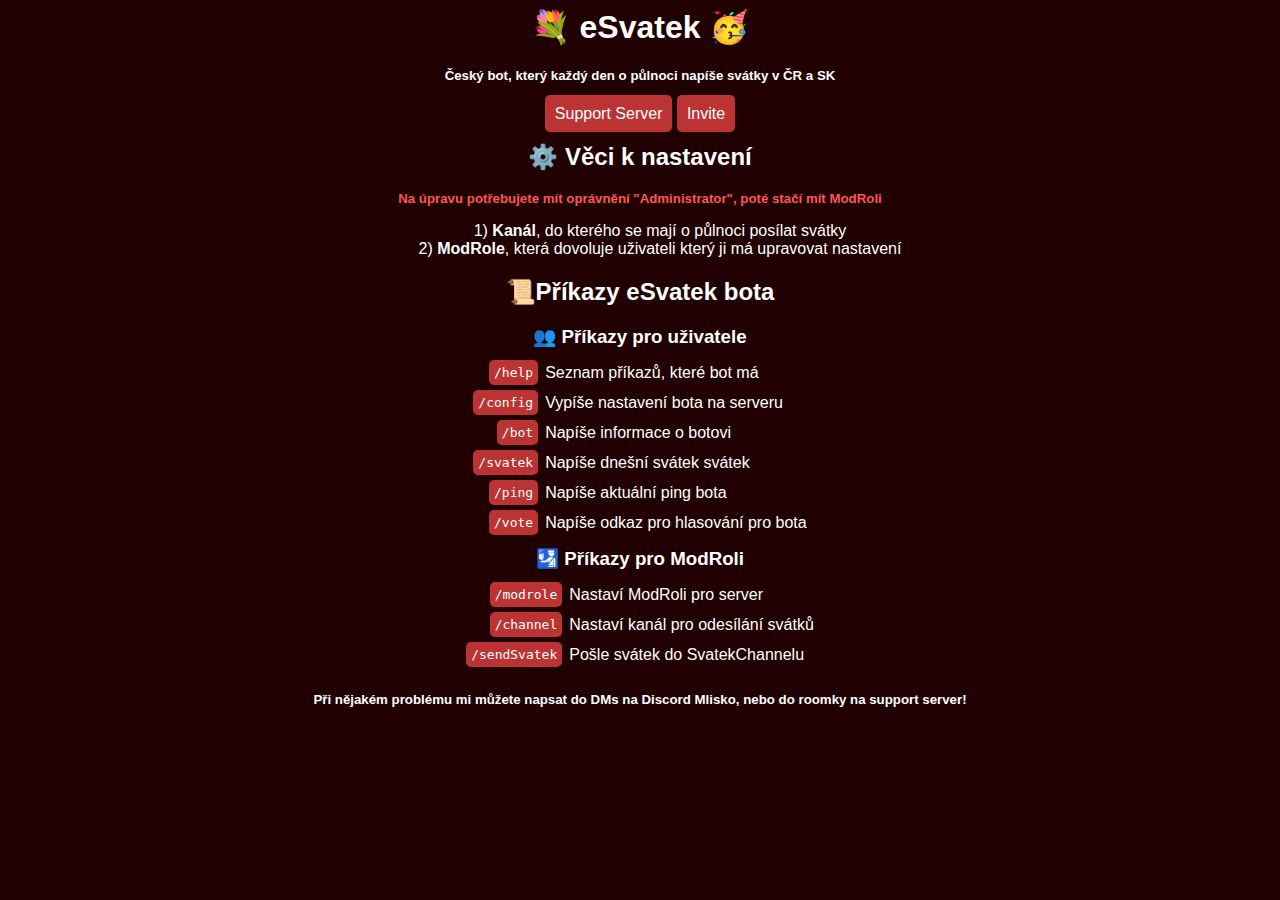
==== index.html @ 6eb4983b "Create index.html" ====
<html>
<style>
    body {
        background-color: #200000;
        font-family: Arial, sans-serif;
        color: white;
    }

    h1,
    h2,
    h3,
    h4,
    h5 {
        text-align: center;
    }

    h2,
    h3 {
        font-weight: bold;
    }

    .tlacitko {
        background-color: #B33;
        transition: background-color 0.7s ease;
        padding: 10px;
        border-radius: 5px;
    }

    .tlacitko:hover {
        background-color: #911;
    }

    #tlacitka a {
        text-decoration: none;
        color: white;
    }

    #tlacitka {
        text-align: center;
    }

    .nastaveni {
        counter-reset: item;
        list-style-type: none;
    }

    .nastaveni li {
        text-align: center;
    }

    .nastaveni li:before {
        content: counter(item)") ";
        counter-increment: item;
    }

    #nastaveniveci {
        color: #F55;
        margin: 0;
    }

    .oddeleniPrikazu {
        margin: 10px
    }

    .prikazy {
        background-color: #B33;
        transition: background-color 0.7s ease;
        padding: 5px;
        border-radius: 5px;
        line-height: 28px;
        margin-right: 5px;
    }

    .prikazy:hover {
        background-color: #911;
    }

    .prikazyTabulka {
        border-collapse: collapse;
        margin: 0 auto;
    }

    .pravo {
        text-align: right;
    }
</style>

<body>
    <h1 id="nadpis">💐 eSvatek 🥳</h1>
    <h5 id="podnadpis">Český bot, který každý den o půlnoci napíše svátky v ČR a SK</h4>
        <div id="tlacitka">
            <a href="https://discord.com/invite/52hnjet"><span class="tlacitko">Support Server</span></a>
            <a
                href="https://discord.com/oauth2/authorize?client_id=802294219720359948&permissions=412585806929&scope=bot%20applications.commands"><span
                    class="tlacitko">Invite</span></a>
        </div>
        <h2>⚙️ Věci k nastavení</h2>
        <h5 id="nastaveniveci">Na úpravu potřebujete mít oprávnění "Administrator", poté stačí mít ModRoli</h5>
        <ol class="nastaveni">
            <li><strong>Kanál</strong>, do kterého se mají o půlnoci posílat svátky</li>
            <li><strong>ModRole</strong>, která dovoluje uživateli který ji má upravovat nastavení</li>
        </ol>

        <h2>📜Příkazy eSvatek bota</h2>
        <h3 class="oddeleniPrikazu">👥 Příkazy pro uživatele</h3>

        <table class="prikazyTabulka">
            <tr>
                <td class="pravo"><code class="prikazy">/help</code></td>
                <td>Seznam příkazů, které bot má</td>
            </tr>
            <tr>
                <td class="pravo"><code class="prikazy">/config</code></td>
                <td>Vypíše nastavení bota na serveru</td>
            </tr>
            <tr>
                <td class="pravo"><code class="prikazy">/bot</code></td>
                <td>Napíše informace o botovi</td>
            </tr>
            <tr>
                <td class="pravo"><code class="prikazy">/svatek</code></td>
                <td>Napíše dnešní svátek svátek</td>
            </tr>
            <tr>
                <td class="pravo"><code class="prikazy">/ping</code></td>
                <td>Napíše aktuální ping bota</td>
            </tr>
            <tr>
                <td class="pravo"><code class="prikazy">/vote</code></td>
                <td>Napíše odkaz pro hlasování pro bota</td>
            </tr>
        </table>

        <h3 class="oddeleniPrikazu">🛂 Příkazy pro ModRoli</h3>
        <table class="prikazyTabulka">
            <tr>
                <td class="pravo"><code class="prikazy">/modrole</code></td>
                <td>Nastaví ModRoli pro server</td>
            </tr>
            <tr>
                <td class="pravo"><code class="prikazy">/channel</code></td>
                <td>Nastaví kanál pro odesílání svátků</td>
            </tr>
            <tr>
                <td class="pravo"><code class="prikazy">/sendSvatek</code></td>
                <td>Pošle svátek do SvatekChannelu</td>
            </tr>
        </table>

        <h5>Při nějakém problému mi můžete napsat do DMs na Discord <span class="zvyrazneni">Mlisko</span>, nebo do roomky na support server!</h5>

</body>

</html>
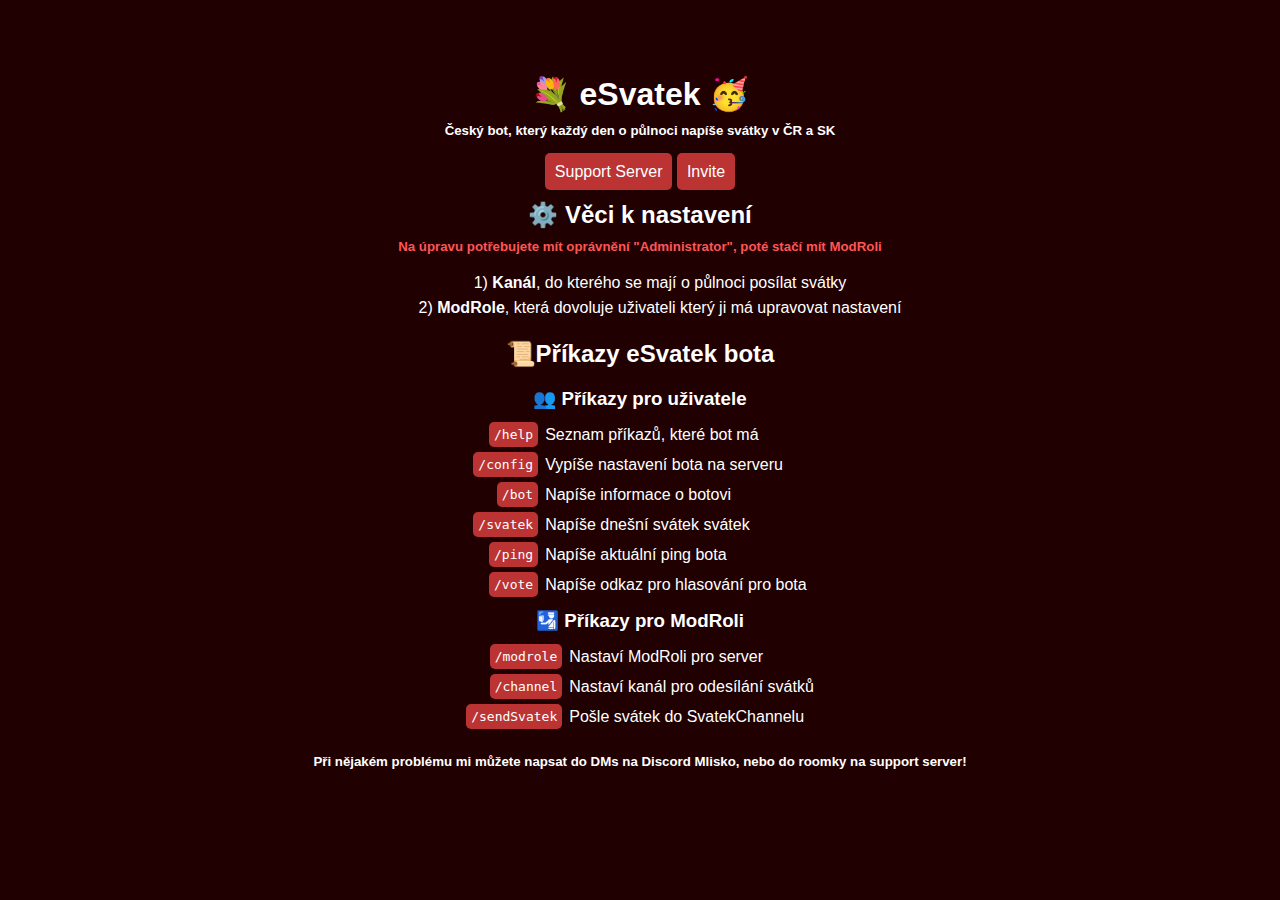
==== commit 5ae40754: "Add files via upload" ====
--- a/index.html
+++ b/index.html
@@ -1,154 +1,70 @@
-<html>
-<style>
-    body {
-        background-color: #200000;
-        font-family: Arial, sans-serif;
-        color: white;
-    }
-
-    h1,
-    h2,
-    h3,
-    h4,
-    h5 {
-        text-align: center;
-    }
-
-    h2,
-    h3 {
-        font-weight: bold;
-    }
-
-    .tlacitko {
-        background-color: #B33;
-        transition: background-color 0.7s ease;
-        padding: 10px;
-        border-radius: 5px;
-    }
-
-    .tlacitko:hover {
-        background-color: #911;
-    }
-
-    #tlacitka a {
-        text-decoration: none;
-        color: white;
-    }
-
-    #tlacitka {
-        text-align: center;
-    }
-
-    .nastaveni {
-        counter-reset: item;
-        list-style-type: none;
-    }
-
-    .nastaveni li {
-        text-align: center;
-    }
-
-    .nastaveni li:before {
-        content: counter(item)") ";
-        counter-increment: item;
-    }
-
-    #nastaveniveci {
-        color: #F55;
-        margin: 0;
-    }
-
-    .oddeleniPrikazu {
-        margin: 10px
-    }
-
-    .prikazy {
-        background-color: #B33;
-        transition: background-color 0.7s ease;
-        padding: 5px;
-        border-radius: 5px;
-        line-height: 28px;
-        margin-right: 5px;
-    }
-
-    .prikazy:hover {
-        background-color: #911;
-    }
-
-    .prikazyTabulka {
-        border-collapse: collapse;
-        margin: 0 auto;
-    }
-
-    .pravo {
-        text-align: right;
-    }
-</style>
-
-<body>
-    <h1 id="nadpis">💐 eSvatek 🥳</h1>
-    <h5 id="podnadpis">Český bot, který každý den o půlnoci napíše svátky v ČR a SK</h4>
-        <div id="tlacitka">
-            <a href="https://discord.com/invite/52hnjet"><span class="tlacitko">Support Server</span></a>
-            <a
-                href="https://discord.com/oauth2/authorize?client_id=802294219720359948&permissions=412585806929&scope=bot%20applications.commands"><span
-                    class="tlacitko">Invite</span></a>
-        </div>
-        <h2>⚙️ Věci k nastavení</h2>
-        <h5 id="nastaveniveci">Na úpravu potřebujete mít oprávnění "Administrator", poté stačí mít ModRoli</h5>
-        <ol class="nastaveni">
-            <li><strong>Kanál</strong>, do kterého se mají o půlnoci posílat svátky</li>
-            <li><strong>ModRole</strong>, která dovoluje uživateli který ji má upravovat nastavení</li>
-        </ol>
-
-        <h2>📜Příkazy eSvatek bota</h2>
-        <h3 class="oddeleniPrikazu">👥 Příkazy pro uživatele</h3>
-
-        <table class="prikazyTabulka">
-            <tr>
-                <td class="pravo"><code class="prikazy">/help</code></td>
-                <td>Seznam příkazů, které bot má</td>
-            </tr>
-            <tr>
-                <td class="pravo"><code class="prikazy">/config</code></td>
-                <td>Vypíše nastavení bota na serveru</td>
-            </tr>
-            <tr>
-                <td class="pravo"><code class="prikazy">/bot</code></td>
-                <td>Napíše informace o botovi</td>
-            </tr>
-            <tr>
-                <td class="pravo"><code class="prikazy">/svatek</code></td>
-                <td>Napíše dnešní svátek svátek</td>
-            </tr>
-            <tr>
-                <td class="pravo"><code class="prikazy">/ping</code></td>
-                <td>Napíše aktuální ping bota</td>
-            </tr>
-            <tr>
-                <td class="pravo"><code class="prikazy">/vote</code></td>
-                <td>Napíše odkaz pro hlasování pro bota</td>
-            </tr>
-        </table>
-
-        <h3 class="oddeleniPrikazu">🛂 Příkazy pro ModRoli</h3>
-        <table class="prikazyTabulka">
-            <tr>
-                <td class="pravo"><code class="prikazy">/modrole</code></td>
-                <td>Nastaví ModRoli pro server</td>
-            </tr>
-            <tr>
-                <td class="pravo"><code class="prikazy">/channel</code></td>
-                <td>Nastaví kanál pro odesílání svátků</td>
-            </tr>
-            <tr>
-                <td class="pravo"><code class="prikazy">/sendSvatek</code></td>
-                <td>Pošle svátek do SvatekChannelu</td>
-            </tr>
-        </table>
-
-        <h5>Při nějakém problému mi můžete napsat do DMs na Discord <span class="zvyrazneni">Mlisko</span>, nebo do roomky na support server!</h5>
-
-</body>
-
-</html>
+<html>
+<link rel="stylesheet" href="style.css">
+
+<body>
+    <h1 id="nadpis">💐 eSvatek 🥳</h1>
+    <h5 id="podnadpis">Český bot, který každý den o půlnoci napíše svátky v ČR a SK</h4>
+        <div id="tlacitka">
+            <a href="https://discord.com/invite/52hnjet"><span class="tlacitko">Support Server</span></a>
+            <a
+                href="https://discord.com/oauth2/authorize?client_id=802294219720359948&permissions=412585806929&scope=bot%20applications.commands"><span
+                    class="tlacitko">Invite</span></a>
+        </div>
+        <h2 id="veciNastaveni">⚙️ Věci k nastavení</h2>
+        <h5 id="nastaveniveci">Na úpravu potřebujete mít oprávnění "Administrator", poté stačí mít ModRoli</h5>
+        <ol class="nastaveni">
+            <li><strong>Kanál</strong>, do kterého se mají o půlnoci posílat svátky</li>
+            <li><strong>ModRole</strong>, která dovoluje uživateli který ji má upravovat nastavení</li>
+        </ol>
+
+        <h2>📜Příkazy eSvatek bota</h2>
+        <h3 class="oddeleniPrikazu">👥 Příkazy pro uživatele</h3>
+
+        <table class="prikazyTabulka">
+            <tr>
+                <td class="pravo"><code class="prikazy">/help</code></td>
+                <td>Seznam příkazů, které bot má</td>
+            </tr>
+            <tr>
+                <td class="pravo"><code class="prikazy">/config</code></td>
+                <td>Vypíše nastavení bota na serveru</td>
+            </tr>
+            <tr>
+                <td class="pravo"><code class="prikazy">/bot</code></td>
+                <td>Napíše informace o botovi</td>
+            </tr>
+            <tr>
+                <td class="pravo"><code class="prikazy">/svatek</code></td>
+                <td>Napíše dnešní svátek svátek</td>
+            </tr>
+            <tr>
+                <td class="pravo"><code class="prikazy">/ping</code></td>
+                <td>Napíše aktuální ping bota</td>
+            </tr>
+            <tr>
+                <td class="pravo"><code class="prikazy">/vote</code></td>
+                <td>Napíše odkaz pro hlasování pro bota</td>
+            </tr>
+        </table>
+
+        <h3 class="oddeleniPrikazu">🛂 Příkazy pro ModRoli</h3>
+        <table class="prikazyTabulka">
+            <tr>
+                <td class="pravo"><code class="prikazy">/modrole</code></td>
+                <td>Nastaví ModRoli pro server</td>
+            </tr>
+            <tr>
+                <td class="pravo"><code class="prikazy">/channel</code></td>
+                <td>Nastaví kanál pro odesílání svátků</td>
+            </tr>
+            <tr>
+                <td class="pravo"><code class="prikazy">/sendSvatek</code></td>
+                <td>Pošle svátek do SvatekChannelu</td>
+            </tr>
+        </table>
+
+        <h5>Při nějakém problému mi můžete napsat do DMs na Discord <span class="zvyrazneni">Mlisko</span>, nebo do roomky na support server!</h5>
+
+</body>
+
+</html>--- a/style.css
+++ b/style.css
@@ -0,0 +1,93 @@
+body {
+    background-color: #200000;
+    font-family: Arial, sans-serif;
+    color: white;
+    margin: 75px 0;
+}
+
+h1, h2, h3, h4, h5 {
+    text-align: center;
+}
+
+h2, h3 {
+    font-weight: bold;
+}
+
+#nadpis {
+    margin-bottom: 10px;
+}
+
+#podnadpis {
+    margin-top: 0px;
+    margin-bottom: 25px;
+}
+
+.tlacitko {
+    background-color: #B33;
+    transition: background-color 0.6s ease;
+    padding: 10px;
+    border-radius: 5px;
+}
+
+.tlacitko:hover {
+    background-color: #911;
+}
+
+#tlacitka a {
+    text-decoration: none;
+    color: white;
+}
+
+#tlacitka {
+    text-align: center;
+}
+
+.nastaveni {
+    counter-reset: item;
+    list-style-type: none;
+}
+
+.nastaveni li {
+    line-height: 25px;;
+    text-align: center;
+}
+
+.nastaveni li:before {
+    content: counter(item)") ";
+    counter-increment: item;
+}
+
+#veciNastaveni {
+    margin-bottom: 10px;
+}
+
+#nastaveniveci {
+    color: #F55;
+    margin: 0;
+}
+
+.oddeleniPrikazu {
+    margin: 10px
+}
+
+.prikazy {
+    background-color: #B33;
+    transition: background-color 0.6s ease;
+    padding: 5px;
+    border-radius: 5px;
+    line-height: 28px;
+    margin-right: 5px;
+}
+
+.prikazy:hover {
+    background-color: #911;
+}
+
+.prikazyTabulka {
+    border-collapse: collapse;
+    margin: 0 auto;
+}
+
+.pravo {
+    text-align: right;
+}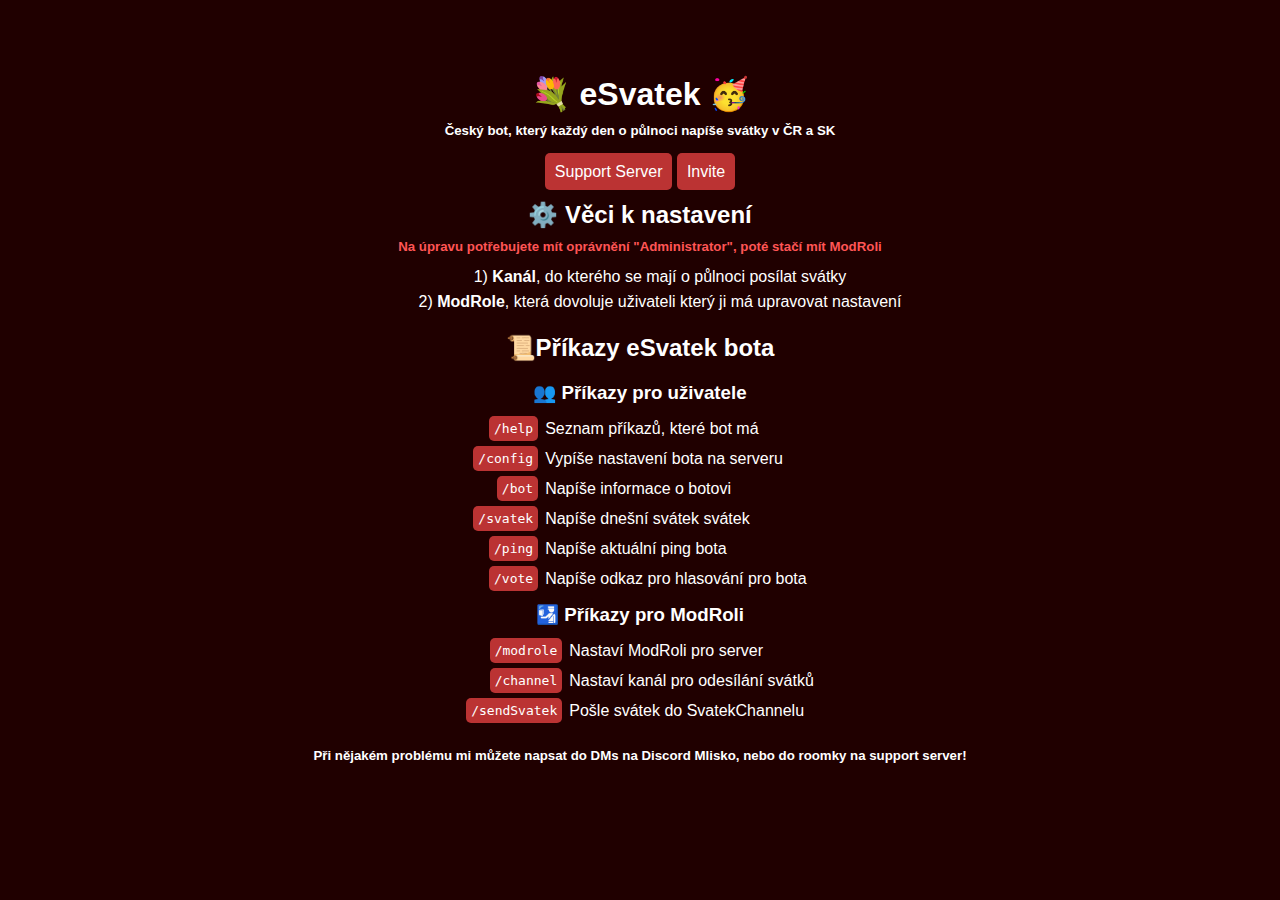
==== commit b7ea1d67: "Add files via upload" ====
--- a/index.html
+++ b/index.html
@@ -5,9 +5,9 @@
     <h1 id="nadpis">💐 eSvatek 🥳</h1>
     <h5 id="podnadpis">Český bot, který každý den o půlnoci napíše svátky v ČR a SK</h4>
         <div id="tlacitka">
-            <a href="https://discord.com/invite/52hnjet"><span class="tlacitko">Support Server</span></a>
+            <a href="https://discord.com/invite/52hnjet" target="_blank" rel="noopener noreferrer"><span class="tlacitko">Support Server</span></a>
             <a
-                href="https://discord.com/oauth2/authorize?client_id=802294219720359948&permissions=412585806929&scope=bot%20applications.commands"><span
+                href="https://discord.com/oauth2/authorize?client_id=802294219720359948&permissions=412585806929&scope=bot%20applications.commands" target="_blank" rel="noopener noreferrer"><span
                     class="tlacitko">Invite</span></a>
         </div>
         <h2 id="veciNastaveni">⚙️ Věci k nastavení</h2>
--- a/style.css
+++ b/style.css
@@ -43,6 +43,7 @@
 }
 
 .nastaveni {
+    margin-top: 10px;
     counter-reset: item;
     list-style-type: none;
 }
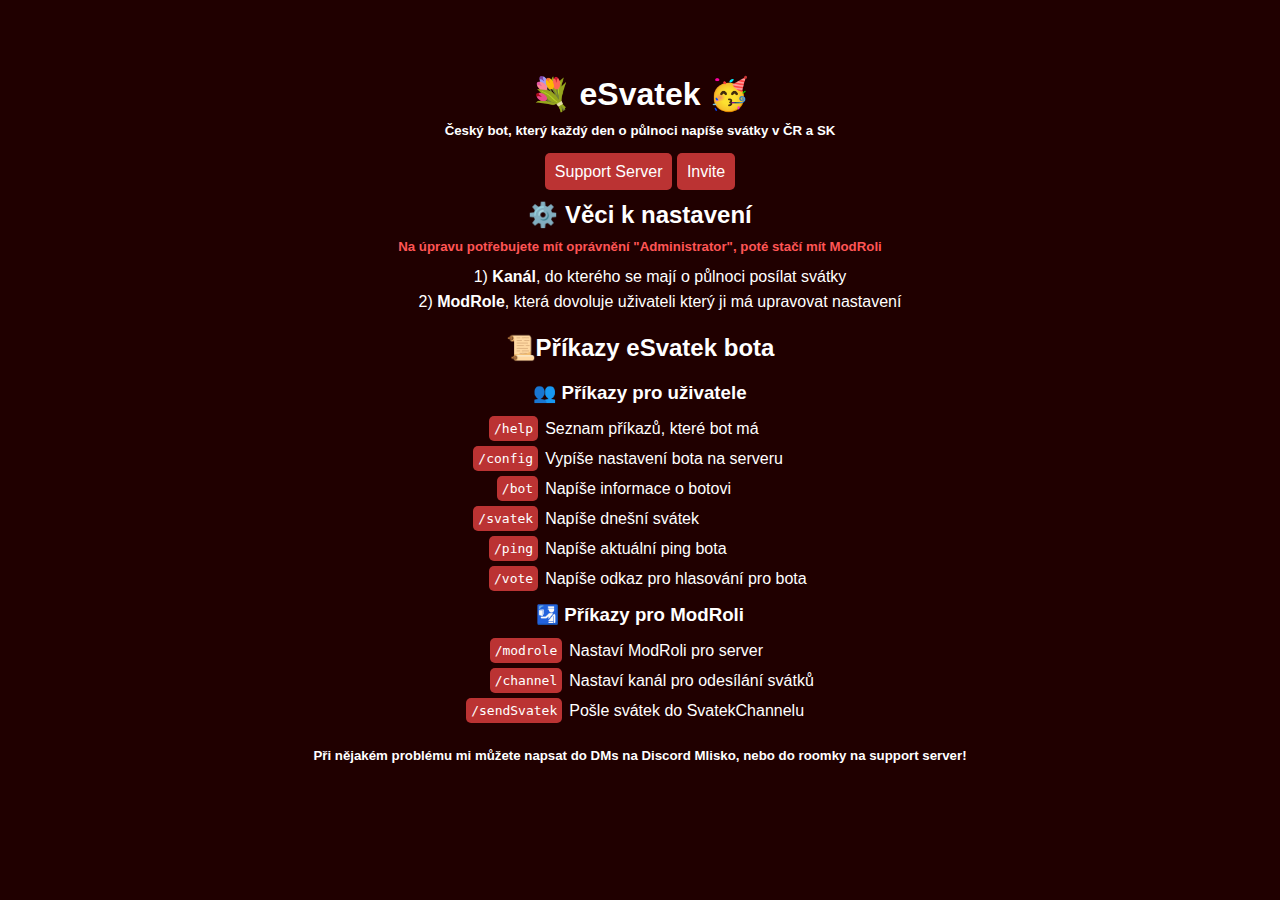
==== commit 8af30af3: "Oprava chyby v textu" ====
--- a/index.html
+++ b/index.html
@@ -35,7 +35,7 @@
             </tr>
             <tr>
                 <td class="pravo"><code class="prikazy">/svatek</code></td>
-                <td>Napíše dnešní svátek svátek</td>
+                <td>Napíše dnešní svátek</td>
             </tr>
             <tr>
                 <td class="pravo"><code class="prikazy">/ping</code></td>
@@ -67,4 +67,4 @@
 
 </body>
 
-</html>+</html>
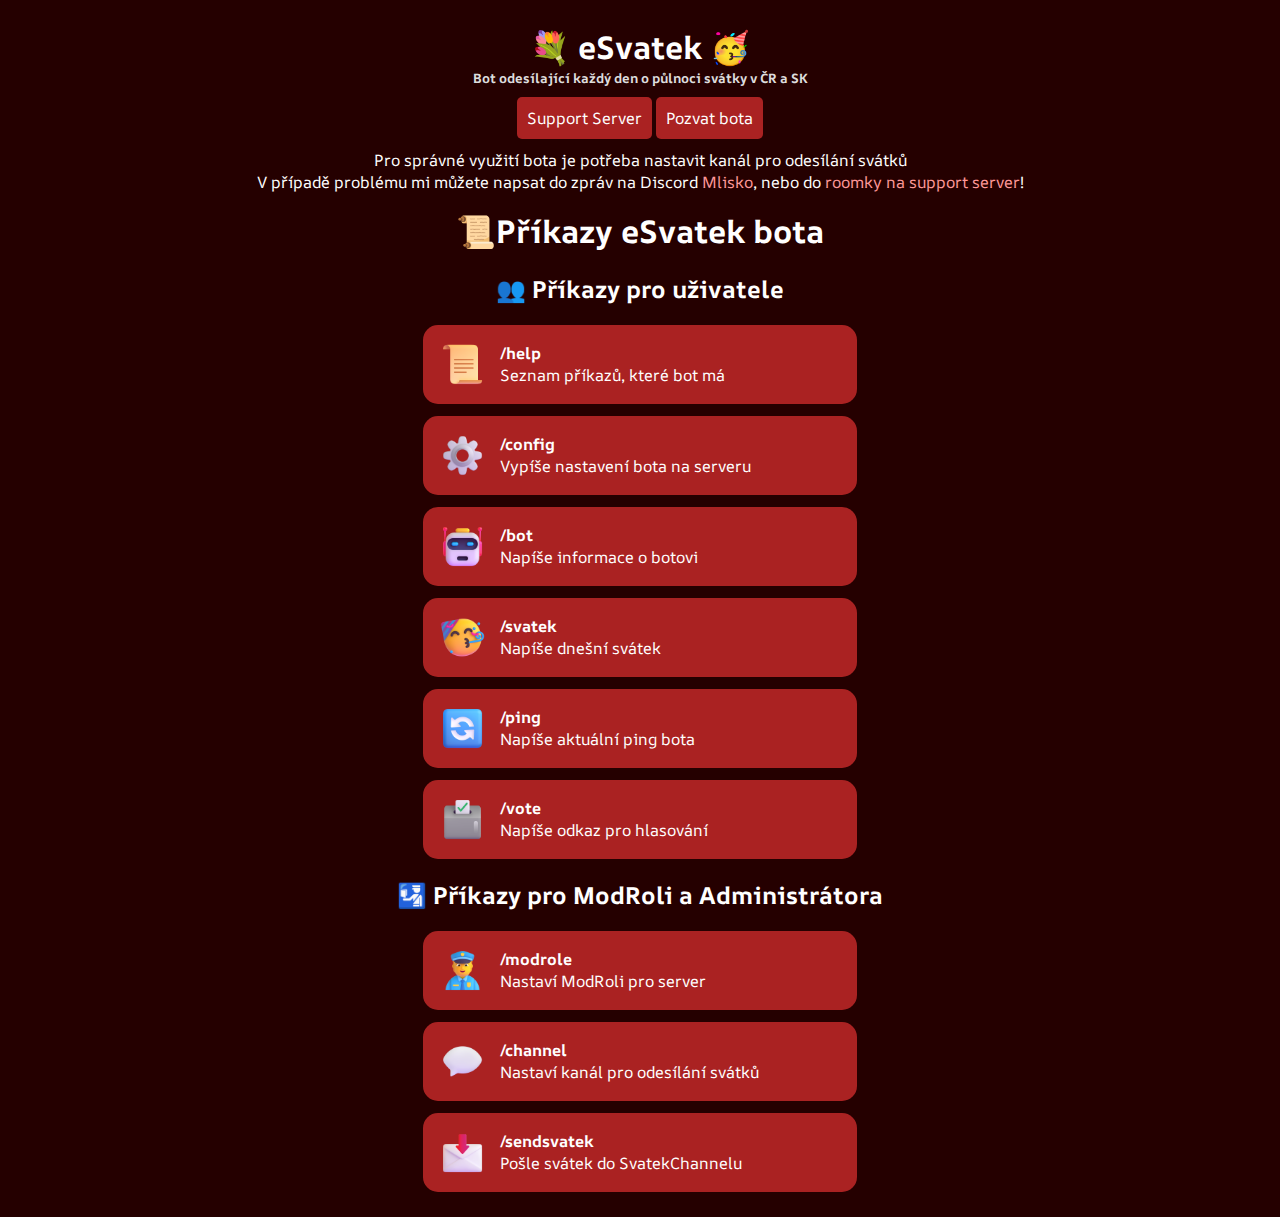
==== commit f337c0e0: "Redesign stránek" ====
--- a/index.html
+++ b/index.html
@@ -1,70 +1,85 @@
 <html>
 <link rel="stylesheet" href="style.css">
+<link rel="icon" href="esvatekNB.png">
+<title>eSvatek</title>
+
+<link rel="preconnect" href="https://fonts.googleapis.com">
+<link rel="preconnect" href="https://fonts.gstatic.com" crossorigin>
+<link href="https://fonts.googleapis.com/css2?family=AR+One+Sans&display=swap" rel="stylesheet">
 
 <body>
     <h1 id="nadpis">💐 eSvatek 🥳</h1>
-    <h5 id="podnadpis">Český bot, který každý den o půlnoci napíše svátky v ČR a SK</h4>
-        <div id="tlacitka">
-            <a href="https://discord.com/invite/52hnjet" target="_blank" rel="noopener noreferrer"><span class="tlacitko">Support Server</span></a>
-            <a
-                href="https://discord.com/oauth2/authorize?client_id=802294219720359948&permissions=412585806929&scope=bot%20applications.commands" target="_blank" rel="noopener noreferrer"><span
-                    class="tlacitko">Invite</span></a>
+    <h5 id="podnadpis">Bot odesílající každý den o půlnoci svátky v ČR a SK</h5>
+    <div id="tlacitka">
+        <a href="https://discord.com/invite/52hnjet" target="_blank" rel="noopener noreferrer"><span
+                class="tlacitko">Support Server</span></a>
+        <a href="https://discord.com/oauth2/authorize?client_id=802294219720359948&permissions=412585806929&scope=bot%20applications.commands"
+            target="_blank" rel="noopener noreferrer"><span class="tlacitko">Pozvat bota</span></a>
+    </div>
+
+    <p>
+        Pro správné využití bota je potřeba nastavit kanál pro odesílání svátků
+        <br>
+            V případě problému mi můžete napsat do zpráv na Discord <span class="zvyrazneni">Mlisko</span>, nebo do
+            <span class="zvyrazneni">roomky na support server</span>!
+    </p>
+
+    <h1 id="prikazyNadpis">📜Příkazy eSvatek bota</h1>
+    <h2>👥 Příkazy pro uživatele</h2>
+
+    <div class="prikaz">
+
+
+        <div class="prikazText">
+            <img src="./prikazy_obrazky/help.png">
+            <h3>/help</h3>
+            Seznam příkazů, které bot má
         </div>
-        <h2 id="veciNastaveni">⚙️ Věci k nastavení</h2>
-        <h5 id="nastaveniveci">Na úpravu potřebujete mít oprávnění "Administrator", poté stačí mít ModRoli</h5>
-        <ol class="nastaveni">
-            <li><strong>Kanál</strong>, do kterého se mají o půlnoci posílat svátky</li>
-            <li><strong>ModRole</strong>, která dovoluje uživateli který ji má upravovat nastavení</li>
-        </ol>
 
-        <h2>📜Příkazy eSvatek bota</h2>
-        <h3 class="oddeleniPrikazu">👥 Příkazy pro uživatele</h3>
+    </div>
+    <div class="prikaz">
+        <img src="./prikazy_obrazky/config.png">
+        <h3>/config</h3>
+        Vypíše nastavení bota na serveru
+    </div>
+    <div class="prikaz">
+        <img src="./prikazy_obrazky/bot.png">
+        <h3>/bot</h3>
+        Napíše informace o botovi
+    </div>
+    <div class="prikaz">
+        <img src="./prikazy_obrazky/svatek.png">
+        <h3>/svatek</h3>
+        Napíše dnešní svátek
+    </div>
+    <div class="prikaz">
+        <img src="./prikazy_obrazky/ping.png">
+        <h3>/ping</h3>
+        Napíše aktuální ping bota
+    </div>
+    <div class="prikaz">
+        <img src="./prikazy_obrazky/vote.png">
+        <h3>/vote</h3>
+        Napíše odkaz pro hlasování
+    </div>
 
-        <table class="prikazyTabulka">
-            <tr>
-                <td class="pravo"><code class="prikazy">/help</code></td>
-                <td>Seznam příkazů, které bot má</td>
-            </tr>
-            <tr>
-                <td class="pravo"><code class="prikazy">/config</code></td>
-                <td>Vypíše nastavení bota na serveru</td>
-            </tr>
-            <tr>
-                <td class="pravo"><code class="prikazy">/bot</code></td>
-                <td>Napíše informace o botovi</td>
-            </tr>
-            <tr>
-                <td class="pravo"><code class="prikazy">/svatek</code></td>
-                <td>Napíše dnešní svátek</td>
-            </tr>
-            <tr>
-                <td class="pravo"><code class="prikazy">/ping</code></td>
-                <td>Napíše aktuální ping bota</td>
-            </tr>
-            <tr>
-                <td class="pravo"><code class="prikazy">/vote</code></td>
-                <td>Napíše odkaz pro hlasování pro bota</td>
-            </tr>
-        </table>
+    <h2>🛂 Příkazy pro ModRoli a Administrátora</h2>
 
-        <h3 class="oddeleniPrikazu">🛂 Příkazy pro ModRoli</h3>
-        <table class="prikazyTabulka">
-            <tr>
-                <td class="pravo"><code class="prikazy">/modrole</code></td>
-                <td>Nastaví ModRoli pro server</td>
-            </tr>
-            <tr>
-                <td class="pravo"><code class="prikazy">/channel</code></td>
-                <td>Nastaví kanál pro odesílání svátků</td>
-            </tr>
-            <tr>
-                <td class="pravo"><code class="prikazy">/sendSvatek</code></td>
-                <td>Pošle svátek do SvatekChannelu</td>
-            </tr>
-        </table>
-
-        <h5>Při nějakém problému mi můžete napsat do DMs na Discord <span class="zvyrazneni">Mlisko</span>, nebo do roomky na support server!</h5>
-
+    <div class="prikaz">
+        <img src="./prikazy_obrazky/modrole.png">
+        <h3>/modrole</h3>
+        Nastaví ModRoli pro server
+    </div>
+    <div class="prikaz">
+        <img src="./prikazy_obrazky/channel.png">
+        <h3>/channel</h3>
+        Nastaví kanál pro odesílání svátků
+    </div>
+    <div class="prikaz">
+        <img src="./prikazy_obrazky/sendSvatek.png">
+        <h3>/sendsvatek</h3>
+        Pošle svátek do SvatekChannelu
+    </div>
 </body>
 
-</html>
+</html>--- a/style.css
+++ b/style.css
@@ -1,94 +1,92 @@
 body {
-    background-color: #200000;
-    font-family: Arial, sans-serif;
+    background-color: #250000;
+    font-family: 'AR One Sans', sans-serif;
     color: white;
-    margin: 75px 0;
-}
-
-h1, h2, h3, h4, h5 {
+    margin: 25px 0;
     text-align: center;
 }
 
-h2, h3 {
-    font-weight: bold;
+::-moz-selection {
+    color: white;
+    background: #F00;
+}
+
+::selection {
+    color: white;
+    background: #F00;
 }
 
 #nadpis {
-    margin-bottom: 10px;
+    margin-bottom: 0px;
 }
 
 #podnadpis {
     margin-top: 0px;
-    margin-bottom: 25px;
+    margin-bottom: 20px;
+    color: #DDD;
+}
+
+#tlacitka {
+    margin: 20px 0;
+}
+
+#tlacitka a {
+    color: white;
+    text-decoration: none;
 }
 
 .tlacitko {
-    background-color: #B33;
+    background-color: #A22;
     transition: background-color 0.6s ease;
     padding: 10px;
     border-radius: 5px;
 }
 
 .tlacitko:hover {
-    background-color: #911;
+    background-color: #800;
+    box-shadow: 0 5px 15px #800;
+    transition: box-shadow, background-color 0.5s ease;
 }
 
-#tlacitka a {
-    text-decoration: none;
-    color: white;
+.zvyrazneni {
+    color: #F99;
 }
 
-#tlacitka {
-    text-align: center;
+#prikazyNadpis {
+    margin: 10px 0;
 }
 
-.nastaveni {
-    margin-top: 10px;
-    counter-reset: item;
-    list-style-type: none;
+.prikaz {
+    background-color: #A22;
+    width: 50%;
+    height: 45px;
+    max-width: 400px;
+    min-width: 320px;
+    margin: 12px auto;
+    padding: 17px;
+    border-radius: 15px;
+    transition: background-color 0.5s ease;
+    text-align: left;
 }
 
-.nastaveni li {
-    line-height: 25px;;
-    text-align: center;
+.prikaz:hover {
+    background-color: #800;
+    box-shadow: 0 5px 15px #800;
+    transition: box-shadow, background-color 0.5s ease;
 }
 
-.nastaveni li:before {
-    content: counter(item)") ";
-    counter-increment: item;
+.prikaz h2,
+h3 {
+    font-size: 16px;
 }
 
-#veciNastaveni {
-    margin-bottom: 10px;
-}
-
-#nastaveniveci {
-    color: #F55;
+.prikaz h3 {
+    text-align: left;
     margin: 0;
 }
 
-.oddeleniPrikazu {
-    margin: 10px
-}
-
-.prikazy {
-    background-color: #B33;
-    transition: background-color 0.6s ease;
-    padding: 5px;
-    border-radius: 5px;
-    line-height: 28px;
-    margin-right: 5px;
-}
-
-.prikazy:hover {
-    background-color: #911;
-}
-
-.prikazyTabulka {
-    border-collapse: collapse;
-    margin: 0 auto;
-}
-
-.pravo {
-    text-align: right;
+.prikaz img {
+    height: 45px;
+    float: left;
+    margin-right: 15px;
 }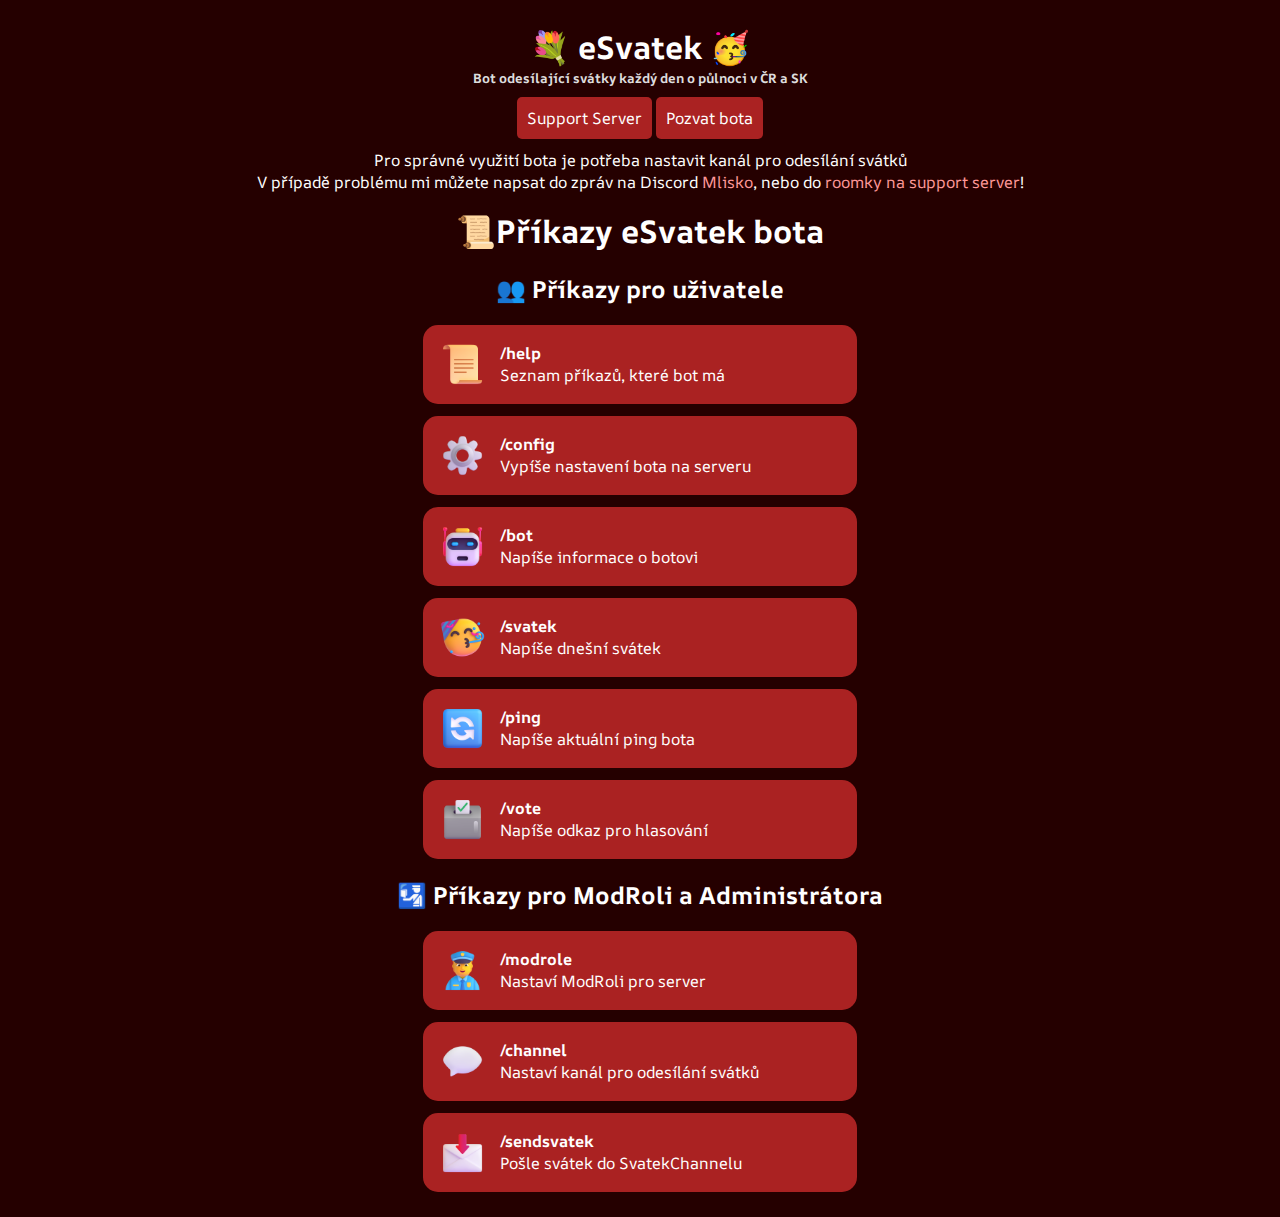
==== commit 1c759943: "Add files via upload" ====
--- a/index.html
+++ b/index.html
@@ -9,7 +9,7 @@
 
 <body>
     <h1 id="nadpis">💐 eSvatek 🥳</h1>
-    <h5 id="podnadpis">Bot odesílající každý den o půlnoci svátky v ČR a SK</h5>
+    <h5 id="podnadpis">Bot odesílající svátky každý den o půlnoci v ČR a SK</h5>
     <div id="tlacitka">
         <a href="https://discord.com/invite/52hnjet" target="_blank" rel="noopener noreferrer"><span
                 class="tlacitko">Support Server</span></a>
